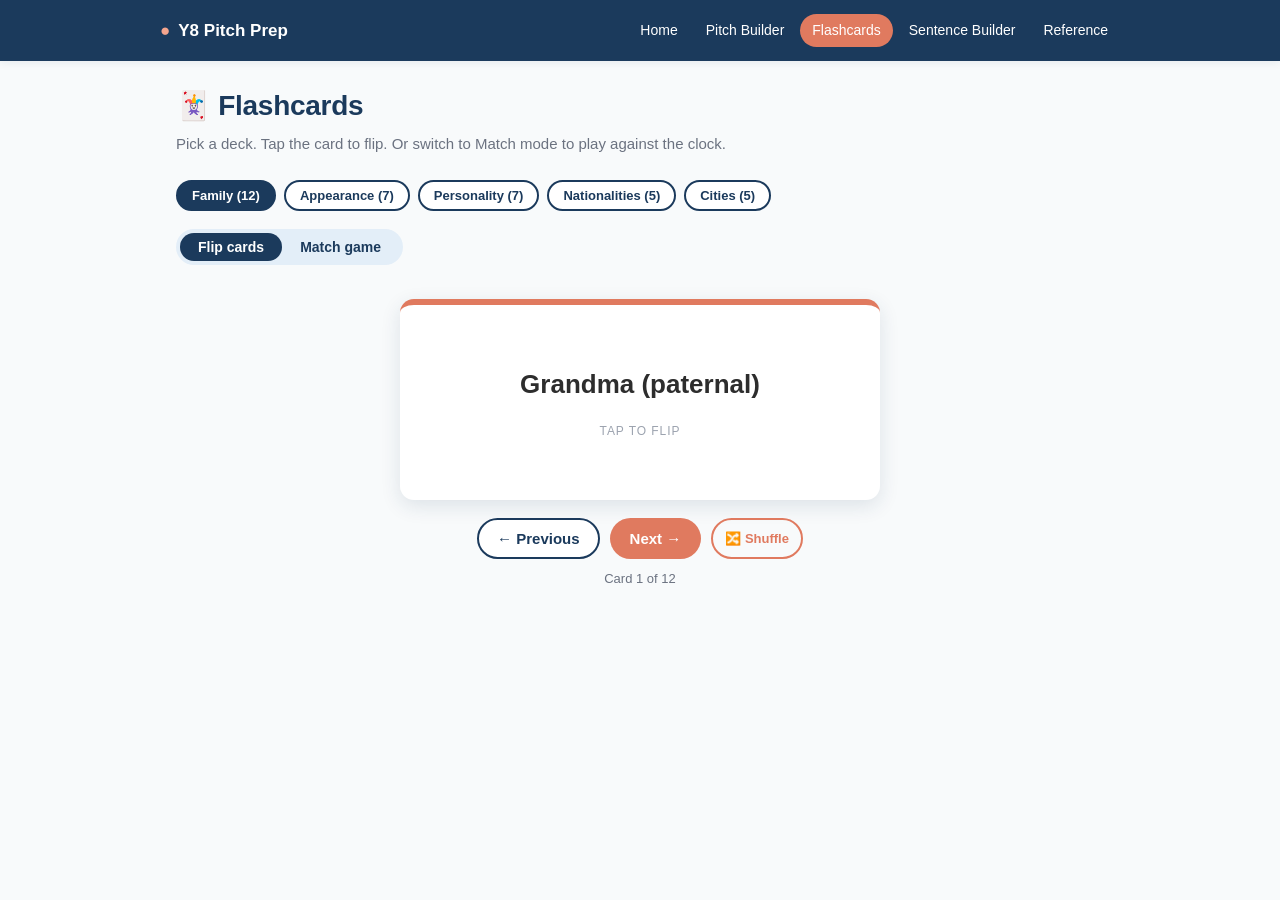
==== flashcards.html @ d315d720 "Initial commit: Y8 Pitch Prep site (4 tools + reference)" ====
<!DOCTYPE html>
<html lang="en">
<head>
<meta charset="utf-8">
<meta name="viewport" content="width=device-width, initial-scale=1">
<title>Flashcards · Y8 Chinese</title>
<link rel="stylesheet" href="style.css">
</head>
<body>
<script src="app.js"></script>
<script>renderHeader('flashcards');</script>

<main class="container">
  <h1 class="page-title">🃏 Flashcards</h1>
  <p class="page-subtitle">Pick a deck. Tap the card to flip. Or switch to Match mode to play against the clock.</p>

  <div class="deck-picker" id="deckPicker">
    <button data-deck="family"      class="active">Family (12)</button>
    <button data-deck="appearance">Appearance (7)</button>
    <button data-deck="personality">Personality (7)</button>
    <button data-deck="countries">Nationalities (5)</button>
    <button data-deck="cities">Cities (5)</button>
  </div>

  <div class="tabs" id="modeTabs">
    <button data-mode="flip" class="active">Flip cards</button>
    <button data-mode="match">Match game</button>
  </div>

  <!-- ============ Flip mode ============ -->
  <div id="flipMode">
    <div class="flashcard" id="flashcard" onclick="flipCard()">
      <div id="cardContent"></div>
      <div class="flip-hint">Tap to flip</div>
    </div>
    <div class="flashcard-controls">
      <button class="secondary" onclick="prevCard()">← Previous</button>
      <button onclick="nextCard()">Next →</button>
      <button class="ghost small" onclick="shuffleDeck()">🔀 Shuffle</button>
    </div>
    <div class="flashcard-progress" id="flipProgress"></div>
  </div>

  <!-- ============ Match mode ============ -->
  <div id="matchMode" style="display:none">
    <div class="match-status">
      <span id="matchScore">Matches: 0 / 0</span>
      <button class="ghost small" onclick="startMatch()">🔄 New game</button>
    </div>
    <div class="match-board" id="matchBoard"></div>
    <p class="muted" style="text-align:center;font-size:13px">Tap an English card, then tap the matching pinyin card. Match all 6 to win.</p>
  </div>

</main>

<script>
let activeDeck = 'family';
let mode = 'flip';

let deckCards = [];
let cardIndex = 0;
let showPinyin = false;

/* ============ Deck switching ============ */
document.getElementById('deckPicker').addEventListener('click', e => {
  if (e.target.tagName !== 'BUTTON') return;
  document.querySelectorAll('#deckPicker button').forEach(b => b.classList.remove('active'));
  e.target.classList.add('active');
  activeDeck = e.target.dataset.deck;
  resetForDeck();
});

document.getElementById('modeTabs').addEventListener('click', e => {
  if (e.target.tagName !== 'BUTTON') return;
  document.querySelectorAll('#modeTabs button').forEach(b => b.classList.remove('active'));
  e.target.classList.add('active');
  mode = e.target.dataset.mode;
  document.getElementById('flipMode').style.display = mode === 'flip' ? 'block' : 'none';
  document.getElementById('matchMode').style.display = mode === 'match' ? 'block' : 'none';
  if (mode === 'match') startMatch();
});

function resetForDeck() {
  deckCards = shuffle(VOCAB[activeDeck]);
  cardIndex = 0;
  showPinyin = false;
  if (mode === 'flip') renderCard();
  else startMatch();
}

/* ============ Flip mode ============ */
function renderCard() {
  const c = deckCards[cardIndex];
  if (!c) return;
  const content = document.getElementById('cardContent');
  if (showPinyin) {
    content.innerHTML = `
      <div class="face-pinyin">${c.pinyin}</div>
      <div class="face-char">${c.char}</div>
    `;
  } else {
    content.innerHTML = `<div class="face-en">${c.en}</div>`;
  }
  document.getElementById('flipProgress').textContent = `Card ${cardIndex + 1} of ${deckCards.length}`;
}

function flipCard() {
  showPinyin = !showPinyin;
  renderCard();
}

function nextCard() {
  cardIndex = (cardIndex + 1) % deckCards.length;
  showPinyin = false;
  renderCard();
}

function prevCard() {
  cardIndex = (cardIndex - 1 + deckCards.length) % deckCards.length;
  showPinyin = false;
  renderCard();
}

function shuffleDeck() {
  deckCards = shuffle(deckCards);
  cardIndex = 0;
  showPinyin = false;
  renderCard();
}

/* ============ Match mode ============ */
let matchSelected = null;
let matchScore = 0;
let matchTotal = 0;

function startMatch() {
  const board = document.getElementById('matchBoard');
  board.innerHTML = '';
  matchSelected = null;
  matchScore = 0;

  // Take 6 random items from the active deck
  const pick = shuffle(VOCAB[activeDeck]).slice(0, 6);
  matchTotal = pick.length;

  // Build two arrays: English tiles and pinyin tiles, separately shuffled
  const enTiles = pick.map(item => ({ id: item.pinyin, label: item.en, side: 'en' }));
  const pyTiles = pick.map(item => ({ id: item.pinyin, label: item.pinyin, side: 'py' }));

  // Layout: column 1 = shuffled English; column 2 = shuffled pinyin
  const enShuf = shuffle(enTiles);
  const pyShuf = shuffle(pyTiles);

  // Interleave row-by-row in the grid
  for (let i = 0; i < pick.length; i++) {
    board.appendChild(makeMatchTile(enShuf[i]));
    board.appendChild(makeMatchTile(pyShuf[i]));
  }
  updateMatchScore();
}

function makeMatchTile(t) {
  const div = document.createElement('div');
  div.className = 'match-tile' + (t.side === 'py' ? ' pinyin' : '');
  div.dataset.id = t.id;
  div.dataset.side = t.side;
  div.textContent = t.label;
  div.addEventListener('click', () => onMatchTileClick(div));
  return div;
}

function onMatchTileClick(tile) {
  if (tile.classList.contains('matched')) return;
  if (!matchSelected) {
    tile.classList.add('selected');
    matchSelected = tile;
    return;
  }
  if (matchSelected === tile) {
    tile.classList.remove('selected');
    matchSelected = null;
    return;
  }
  // Must be different sides to match
  if (tile.dataset.side === matchSelected.dataset.side) {
    matchSelected.classList.remove('selected');
    tile.classList.add('selected');
    matchSelected = tile;
    return;
  }
  // Check match
  if (tile.dataset.id === matchSelected.dataset.id) {
    tile.classList.remove('selected');
    matchSelected.classList.remove('selected');
    tile.classList.add('matched');
    matchSelected.classList.add('matched');
    matchScore++;
    updateMatchScore();
    matchSelected = null;
    if (matchScore === matchTotal) {
      setTimeout(() => alert('🎉 All matched! Try a new game?'), 300);
    }
  } else {
    // Wrong — flash red briefly
    tile.classList.add('wrong');
    matchSelected.classList.add('wrong');
    const t1 = tile, t2 = matchSelected;
    setTimeout(() => {
      t1.classList.remove('wrong', 'selected');
      t2.classList.remove('wrong', 'selected');
    }, 600);
    matchSelected = null;
  }
}

function updateMatchScore() {
  document.getElementById('matchScore').textContent = `Matches: ${matchScore} / ${matchTotal}`;
}

/* ============ Init ============ */
resetForDeck();
</script>

</body>
</html>
---- style.css ----
/* ============================================================
   Y8 PITCH PREP — Shared styles
   Navy/Coral palette to match the printed booklet
   Mobile-first responsive
   ============================================================ */

:root {
  --navy: #1B3A5C;
  --navy-light: #2D5077;
  --coral: #E07A5F;
  --coral-light: #F4A58E;
  --teal: #1A7A6D;
  --teal-light: #2DA395;
  --dark: #2D2D2D;
  --grey: #6B7280;
  --grey-light: #9CA3AF;
  --bg: #FFFFFF;
  --bg-soft: #F8FAFB;
  --bg-blue: #E3EEF8;
  --bg-coral: #FDE8E0;
  --bg-teal: #E6F5F2;
  --bg-gold: #FFF3D6;
  --border: #E5E7EB;
  --shadow: 0 2px 8px rgba(27, 58, 92, 0.08);
  --shadow-lg: 0 6px 20px rgba(27, 58, 92, 0.12);
  --radius: 14px;
  --radius-sm: 8px;
}

* { box-sizing: border-box; margin: 0; padding: 0; }

html { font-size: 16px; -webkit-text-size-adjust: 100%; }

body {
  font-family: -apple-system, BlinkMacSystemFont, "Segoe UI", Roboto, "Helvetica Neue", Arial, sans-serif;
  color: var(--dark);
  background: var(--bg-soft);
  line-height: 1.5;
  min-height: 100vh;
  padding-bottom: 60px;
}

/* ============ Header / Nav ============ */
header.site-header {
  background: var(--navy);
  color: white;
  padding: 14px 16px;
  position: sticky;
  top: 0;
  z-index: 100;
  box-shadow: var(--shadow);
}

.site-header-inner {
  max-width: 960px;
  margin: 0 auto;
  display: flex;
  align-items: center;
  justify-content: space-between;
  gap: 12px;
}

.brand {
  font-size: 17px;
  font-weight: 700;
  color: white;
  text-decoration: none;
  display: flex;
  align-items: center;
  gap: 8px;
}
.brand .brand-dot { color: var(--coral-light); }

nav.main-nav {
  display: flex;
  gap: 4px;
  flex-wrap: wrap;
}

nav.main-nav a {
  color: white;
  text-decoration: none;
  padding: 6px 12px;
  border-radius: 999px;
  font-size: 14px;
  font-weight: 500;
  transition: background 0.15s;
}
nav.main-nav a:hover { background: var(--navy-light); }
nav.main-nav a.active { background: var(--coral); }

@media (max-width: 600px) {
  .site-header-inner { flex-direction: column; align-items: flex-start; }
  nav.main-nav { width: 100%; overflow-x: auto; -webkit-overflow-scrolling: touch; flex-wrap: nowrap; }
  nav.main-nav a { white-space: nowrap; padding: 6px 10px; font-size: 13px; }
}

/* ============ Container ============ */
.container {
  max-width: 960px;
  margin: 0 auto;
  padding: 24px 16px;
}

/* ============ Typography ============ */
h1.page-title {
  font-size: 28px;
  color: var(--navy);
  margin-bottom: 6px;
  letter-spacing: -0.01em;
}
.page-subtitle {
  color: var(--grey);
  font-size: 15px;
  margin-bottom: 24px;
}

h2 { color: var(--navy); font-size: 22px; margin: 28px 0 10px; }
h3 { color: var(--navy); font-size: 18px; margin: 16px 0 8px; }

p { margin-bottom: 10px; }
.muted { color: var(--grey); font-size: 14px; }

.pinyin {
  color: var(--teal);
  font-weight: 600;
}
.char {
  color: var(--grey);
  font-size: 0.85em;
}
.coral { color: var(--coral); }
.bold { font-weight: 700; }

/* ============ Hero (landing) ============ */
.hero {
  background: linear-gradient(135deg, var(--navy) 0%, var(--navy-light) 100%);
  color: white;
  padding: 36px 24px;
  border-radius: var(--radius);
  margin-bottom: 24px;
}
.hero h1 {
  font-size: 26px;
  color: white;
  margin-bottom: 10px;
  line-height: 1.2;
}
.hero .accent { color: var(--coral-light); }
.hero p { color: rgba(255,255,255,0.85); font-size: 15px; margin: 0; }

@media (min-width: 700px) {
  .hero { padding: 56px 40px; }
  .hero h1 { font-size: 36px; }
  .hero p { font-size: 17px; }
}

/* ============ Card grid (landing) ============ */
.card-grid {
  display: grid;
  grid-template-columns: 1fr;
  gap: 14px;
  margin-bottom: 24px;
}
@media (min-width: 600px) {
  .card-grid { grid-template-columns: 1fr 1fr; gap: 18px; }
}

.feature-card {
  background: white;
  border-radius: var(--radius);
  padding: 22px 20px;
  text-decoration: none;
  color: var(--dark);
  border: 2px solid transparent;
  box-shadow: var(--shadow);
  transition: transform 0.15s, border-color 0.15s, box-shadow 0.15s;
  display: block;
}
.feature-card:hover {
  transform: translateY(-2px);
  border-color: var(--coral);
  box-shadow: var(--shadow-lg);
}
.feature-card .icon {
  font-size: 32px;
  display: block;
  margin-bottom: 10px;
}
.feature-card h3 {
  color: var(--navy);
  font-size: 19px;
  margin: 0 0 6px;
}
.feature-card p {
  color: var(--grey);
  font-size: 14px;
  margin: 0;
}

/* ============ Generic boxes ============ */
.box {
  background: white;
  border-radius: var(--radius);
  padding: 20px;
  margin: 16px 0;
  box-shadow: var(--shadow);
}
.box-blue {
  background: var(--bg-blue);
  border-left: 4px solid var(--navy);
  padding: 14px 18px;
  border-radius: var(--radius-sm);
  margin: 12px 0;
}
.box-coral {
  background: var(--bg-coral);
  border-left: 4px solid var(--coral);
  padding: 14px 18px;
  border-radius: var(--radius-sm);
  margin: 12px 0;
}
.box-teal {
  background: var(--bg-teal);
  border-left: 4px solid var(--teal);
  padding: 14px 18px;
  border-radius: var(--radius-sm);
  margin: 12px 0;
}

/* ============ Buttons ============ */
button, .btn {
  font-family: inherit;
  font-size: 15px;
  font-weight: 600;
  padding: 10px 18px;
  border-radius: 999px;
  border: 2px solid transparent;
  cursor: pointer;
  transition: all 0.15s;
  background: var(--coral);
  color: white;
  display: inline-block;
  text-decoration: none;
  text-align: center;
}
button:hover, .btn:hover { transform: translateY(-1px); box-shadow: var(--shadow); }
button:active, .btn:active { transform: translateY(0); }
button.secondary, .btn.secondary {
  background: white;
  color: var(--navy);
  border-color: var(--navy);
}
button.secondary:hover, .btn.secondary:hover { background: var(--bg-blue); }
button.ghost, .btn.ghost {
  background: transparent;
  color: var(--coral);
  border-color: var(--coral);
}
button.ghost:hover, .btn.ghost:hover { background: var(--bg-coral); }
button.small, .btn.small { padding: 6px 12px; font-size: 13px; }

button:disabled { opacity: 0.4; cursor: not-allowed; transform: none; }

.button-row { display: flex; gap: 10px; flex-wrap: wrap; margin-top: 14px; }

/* ============ Form fields ============ */
label.field-label {
  display: block;
  font-size: 13px;
  font-weight: 600;
  color: var(--navy);
  margin-bottom: 6px;
  text-transform: uppercase;
  letter-spacing: 0.04em;
}

input[type="text"], textarea, select {
  width: 100%;
  font-family: inherit;
  font-size: 16px;
  padding: 10px 12px;
  border: 2px solid var(--border);
  border-radius: var(--radius-sm);
  background: white;
  color: var(--dark);
  transition: border-color 0.15s;
}
input[type="text"]:focus, textarea:focus, select:focus {
  outline: none;
  border-color: var(--coral);
}

/* ============ Word bank chips ============ */
.chip-bank {
  display: flex;
  flex-wrap: wrap;
  gap: 8px;
  margin: 8px 0 14px;
}
.chip {
  display: inline-flex;
  align-items: center;
  gap: 6px;
  padding: 8px 14px;
  background: var(--bg-teal);
  border: 2px solid var(--teal-light);
  color: var(--teal);
  border-radius: 999px;
  font-size: 15px;
  font-weight: 600;
  cursor: pointer;
  user-select: none;
  transition: all 0.15s;
  min-height: 38px;
  line-height: 1.2;
}
.chip:hover {
  background: var(--teal);
  color: white;
  border-color: var(--teal);
  transform: translateY(-1px);
}
.chip.selected {
  background: var(--teal);
  color: white;
  border-color: var(--teal);
}
.chip .chip-en {
  font-size: 11px;
  color: var(--grey);
  font-weight: 500;
}
.chip:hover .chip-en, .chip.selected .chip-en { color: rgba(255,255,255,0.85); }

/* ============ Pitch builder ============ */
.step {
  background: white;
  border-radius: var(--radius);
  padding: 18px 20px;
  margin-bottom: 14px;
  border: 2px solid var(--border);
  box-shadow: var(--shadow);
}
.step.active {
  border-color: var(--coral);
}
.step-num {
  display: inline-flex;
  align-items: center;
  justify-content: center;
  width: 30px; height: 30px;
  background: var(--coral);
  color: white;
  border-radius: 50%;
  font-weight: 700;
  margin-right: 10px;
}
.step-header {
  display: flex;
  align-items: center;
  margin-bottom: 6px;
}
.step-title {
  font-weight: 700;
  color: var(--navy);
  font-size: 17px;
}
.step-pattern {
  display: block;
  color: var(--teal);
  font-style: italic;
  font-size: 15px;
  margin-bottom: 10px;
}

.pitch-preview {
  background: var(--navy);
  color: white;
  border-radius: var(--radius);
  padding: 22px;
  margin-top: 18px;
  position: sticky;
  bottom: 16px;
  box-shadow: var(--shadow-lg);
}
.pitch-preview h2 { color: var(--coral-light); margin: 0 0 10px; font-size: 16px; text-transform: uppercase; letter-spacing: 0.06em; }
.pitch-preview .preview-text {
  font-size: 16px;
  line-height: 1.7;
  color: white;
}
.pitch-preview .preview-text .blank { color: var(--coral-light); font-weight: 700; }
.pitch-preview .meta {
  display: flex;
  gap: 14px;
  margin-top: 10px;
  padding-top: 10px;
  border-top: 1px solid rgba(255,255,255,0.15);
  font-size: 13px;
  color: rgba(255,255,255,0.7);
}

/* ============ Tabs (family member 1 / 2) ============ */
.tabs {
  display: inline-flex;
  background: var(--bg-blue);
  border-radius: 999px;
  padding: 4px;
  margin-bottom: 16px;
}
.tabs button {
  background: transparent;
  color: var(--navy);
  padding: 6px 18px;
  font-size: 14px;
  border: none;
}
.tabs button:hover { background: rgba(27, 58, 92, 0.06); transform: none; box-shadow: none; }
.tabs button.active { background: var(--navy); color: white; }

/* ============ Flashcards ============ */
.deck-picker {
  display: flex;
  flex-wrap: wrap;
  gap: 8px;
  margin-bottom: 18px;
}
.deck-picker button {
  background: white;
  color: var(--navy);
  border: 2px solid var(--navy);
  padding: 6px 14px;
  font-size: 13px;
}
.deck-picker button.active {
  background: var(--navy);
  color: white;
}

.flashcard {
  background: white;
  border-radius: var(--radius);
  padding: 60px 24px;
  text-align: center;
  box-shadow: var(--shadow-lg);
  cursor: pointer;
  user-select: none;
  margin: 18px auto;
  max-width: 480px;
  min-height: 200px;
  display: flex;
  flex-direction: column;
  justify-content: center;
  transition: transform 0.2s;
  border-top: 6px solid var(--coral);
}
.flashcard:hover { transform: scale(1.01); }
.flashcard .face-en {
  font-size: 26px;
  font-weight: 600;
  color: var(--dark);
}
.flashcard .face-pinyin {
  font-size: 32px;
  font-weight: 700;
  color: var(--teal);
  margin-bottom: 8px;
}
.flashcard .face-char {
  font-size: 22px;
  color: var(--grey);
}
.flashcard .flip-hint {
  margin-top: 18px;
  font-size: 12px;
  color: var(--grey-light);
  text-transform: uppercase;
  letter-spacing: 0.08em;
}
.flashcard-controls {
  display: flex;
  justify-content: center;
  gap: 10px;
  margin-top: 14px;
  flex-wrap: wrap;
}
.flashcard-progress {
  text-align: center;
  color: var(--grey);
  font-size: 13px;
  margin-top: 10px;
}

/* ============ Match game ============ */
.match-board {
  display: grid;
  grid-template-columns: 1fr 1fr;
  gap: 12px;
  margin: 18px 0;
}
.match-tile {
  background: white;
  padding: 14px 12px;
  border-radius: var(--radius-sm);
  text-align: center;
  cursor: pointer;
  border: 2px solid var(--border);
  font-size: 15px;
  font-weight: 600;
  user-select: none;
  transition: all 0.15s;
  min-height: 50px;
  display: flex;
  align-items: center;
  justify-content: center;
}
.match-tile:hover { border-color: var(--coral); transform: translateY(-1px); }
.match-tile.selected { background: var(--bg-coral); border-color: var(--coral); }
.match-tile.matched { background: var(--bg-teal); border-color: var(--teal); color: var(--teal); cursor: default; pointer-events: none; opacity: 0.7; }
.match-tile.wrong { background: #FEE; border-color: #E55; }
.match-tile.pinyin { color: var(--teal); }

.match-status {
  display: flex;
  justify-content: space-between;
  align-items: center;
  margin: 12px 0;
  font-size: 14px;
}

/* ============ Sentence builder ============ */
.sb-target {
  font-size: 18px;
  margin: 8px 0 6px;
}
.sb-target strong { color: var(--navy); }
.sb-pool, .sb-built {
  display: flex;
  flex-wrap: wrap;
  gap: 8px;
  min-height: 60px;
  padding: 12px;
  border-radius: var(--radius-sm);
  background: var(--bg-soft);
  border: 2px dashed var(--border);
  margin: 8px 0;
}
.sb-built {
  background: white;
  border-style: solid;
  border-color: var(--teal-light);
}
.sb-built.correct { background: var(--bg-teal); border-color: var(--teal); }
.sb-built.wrong { background: #FEE; border-color: #E55; }
.sb-token {
  background: var(--bg-blue);
  color: var(--navy);
  padding: 8px 14px;
  border-radius: 999px;
  font-weight: 600;
  font-size: 15px;
  cursor: pointer;
  border: 2px solid var(--navy);
  user-select: none;
  transition: all 0.15s;
  min-height: 38px;
  display: inline-flex;
  align-items: center;
}
.sb-token:hover { background: var(--navy); color: white; transform: translateY(-1px); }

.sb-feedback {
  margin: 14px 0;
  padding: 12px 16px;
  border-radius: var(--radius-sm);
  font-weight: 600;
  display: none;
}
.sb-feedback.show { display: block; }
.sb-feedback.correct { background: var(--bg-teal); color: var(--teal); }
.sb-feedback.wrong { background: var(--bg-coral); color: var(--coral); }

.sb-progress {
  height: 6px;
  background: var(--border);
  border-radius: 3px;
  overflow: hidden;
  margin: 8px 0 16px;
}
.sb-progress-fill {
  height: 100%;
  background: var(--coral);
  transition: width 0.3s;
}

/* ============ Reference page ============ */
.ref-step {
  background: white;
  border-radius: var(--radius-sm);
  padding: 14px 18px;
  margin: 10px 0;
  border-left: 4px solid var(--coral);
  box-shadow: var(--shadow);
}
.ref-step .num { font-weight: 700; color: var(--coral); font-size: 18px; margin-right: 6px; }
.ref-step .label { font-weight: 700; color: var(--navy); }

/* ============ Save indicator ============ */
.save-indicator {
  position: fixed;
  bottom: 16px;
  right: 16px;
  background: var(--teal);
  color: white;
  padding: 8px 14px;
  border-radius: 999px;
  font-size: 13px;
  opacity: 0;
  transition: opacity 0.3s;
  z-index: 1000;
  box-shadow: var(--shadow-lg);
}
.save-indicator.show { opacity: 1; }

/* ============ Print ============ */
@media print {
  header.site-header, nav.main-nav, .button-row, button, .save-indicator, .pitch-preview { display: none !important; }
  body { background: white; padding: 0; }
  .container { padding: 0; max-width: 100%; }
  .step { page-break-inside: avoid; box-shadow: none; border-color: #ccc; }
  @page { margin: 18mm; }
}
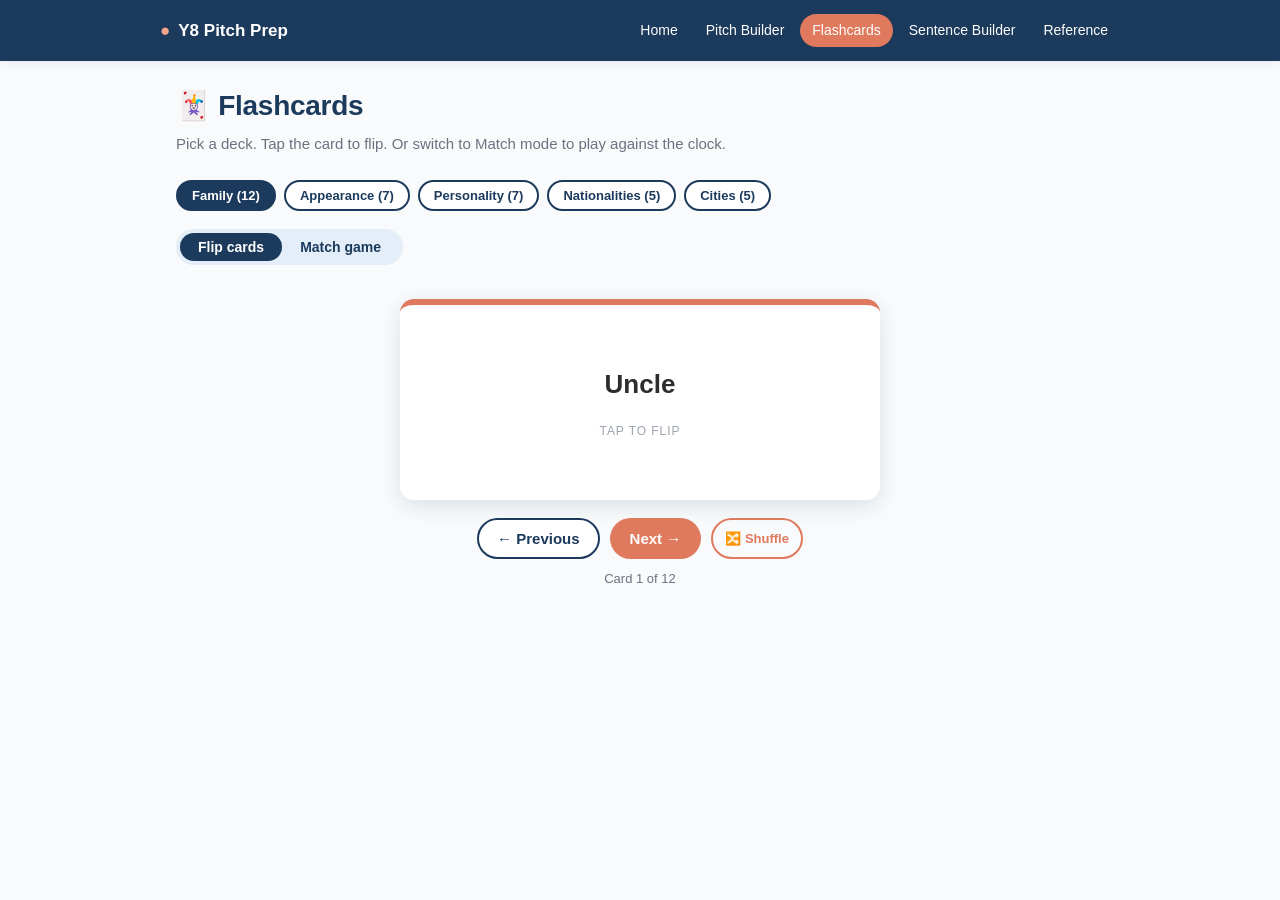
==== commit 73261b9a: "Add pronunciation buttons via Web Speech API Adds a 🔊 speaker icon to: - every chip in pitch-builder" ====
--- a/flashcards.html
+++ b/flashcards.html
@@ -93,13 +93,26 @@
   const c = deckCards[cardIndex];
   if (!c) return;
   const content = document.getElementById('cardContent');
+  content.innerHTML = '';
   if (showPinyin) {
-    content.innerHTML = `
-      <div class="face-pinyin">${c.pinyin}</div>
-      <div class="face-char">${c.char}</div>
-    `;
+    const pinyinDiv = document.createElement('div');
+    pinyinDiv.className = 'face-pinyin';
+    pinyinDiv.textContent = c.pinyin;
+    const charDiv = document.createElement('div');
+    charDiv.className = 'face-char';
+    charDiv.textContent = c.char;
+    content.appendChild(pinyinDiv);
+    content.appendChild(charDiv);
+    const speaker = makeSpeaker(c.char || c.pinyin, { size: 'lg' });
+    if (speaker) {
+      speaker.classList.add('face-speaker');
+      content.appendChild(speaker);
+    }
   } else {
-    content.innerHTML = `<div class="face-en">${c.en}</div>`;
+    const en = document.createElement('div');
+    en.className = 'face-en';
+    en.textContent = c.en;
+    content.appendChild(en);
   }
   document.getElementById('flipProgress').textContent = `Card ${cardIndex + 1} of ${deckCards.length}`;
 }
--- a/style.css
+++ b/style.css
@@ -333,6 +333,56 @@
 }
 .chip:hover .chip-en, .chip.selected .chip-en { color: rgba(255,255,255,0.85); }
 
+/* ============ Speaker / TTS button ============ */
+.speak-btn {
+  display: inline-flex;
+  align-items: center;
+  justify-content: center;
+  width: 26px; height: 26px;
+  padding: 0;
+  margin: 0 4px 0 0;
+  border-radius: 999px;
+  background: rgba(255,255,255,0.85);
+  border: 1.5px solid rgba(0,0,0,0.08);
+  font-size: 13px;
+  line-height: 1;
+  cursor: pointer;
+  user-select: none;
+  flex-shrink: 0;
+  transition: transform 0.15s, background 0.15s, border-color 0.15s;
+}
+.speak-btn:hover {
+  background: white;
+  border-color: var(--coral);
+  transform: scale(1.08);
+}
+.speak-btn.speaking {
+  background: var(--coral);
+  border-color: var(--coral);
+  transform: scale(1.12);
+}
+.speak-btn-lg {
+  width: 36px; height: 36px;
+  font-size: 18px;
+  margin: 0 6px 0 0;
+}
+.face-speaker {
+  margin: 14px auto 0 !important;
+  display: flex !important;
+}
+.chip:hover .speak-btn, .chip.selected .speak-btn {
+  background: rgba(255,255,255,0.95);
+  border-color: rgba(255,255,255,0.5);
+}
+/* Inline speaker next to example sentences (reference page) */
+.speak-inline {
+  vertical-align: middle;
+  margin: 0 6px 0 0;
+}
+@media print {
+  .speak-btn { display: none !important; }
+}
+
 /* ============ Pitch builder ============ */
 .step {
   background: white;
@@ -380,8 +430,6 @@
   border-radius: var(--radius);
   padding: 22px;
   margin-top: 18px;
-  position: sticky;
-  bottom: 16px;
   box-shadow: var(--shadow-lg);
 }
 .pitch-preview h2 { color: var(--coral-light); margin: 0 0 10px; font-size: 16px; text-transform: uppercase; letter-spacing: 0.06em; }
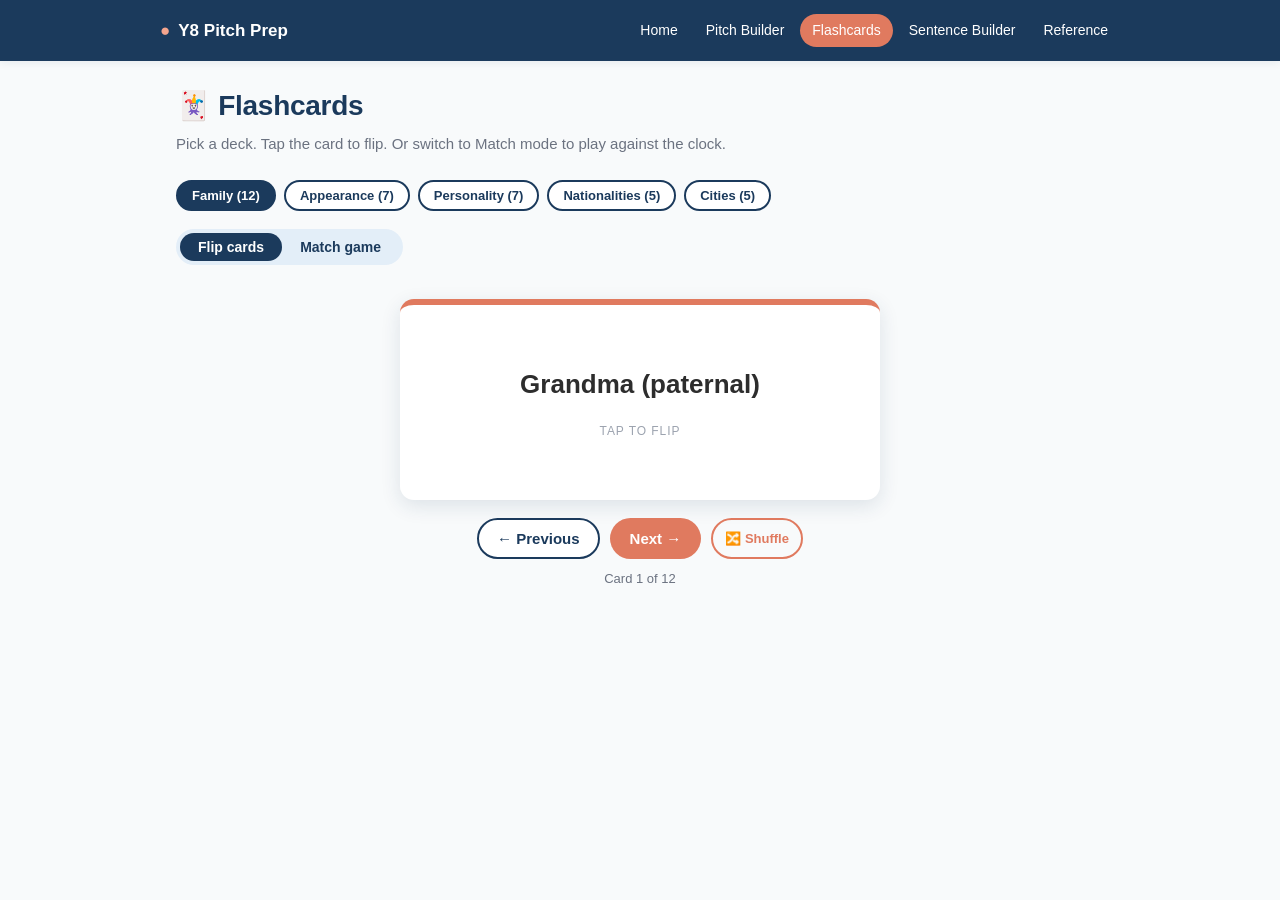
==== commit ac584892: "Cache-bust: add ?v=3 to style.css and app.js refs Pages serves assets with a 10-min cache TTL, so us" ====
--- a/flashcards.html
+++ b/flashcards.html
@@ -4,10 +4,10 @@
 <meta charset="utf-8">
 <meta name="viewport" content="width=device-width, initial-scale=1">
 <title>Flashcards · Y8 Chinese</title>
-<link rel="stylesheet" href="style.css">
+<link rel="stylesheet" href="style.css?v=3">
 </head>
 <body>
-<script src="app.js"></script>
+<script src="app.js?v=3"></script>
 <script>renderHeader('flashcards');</script>
 
 <main class="container">
